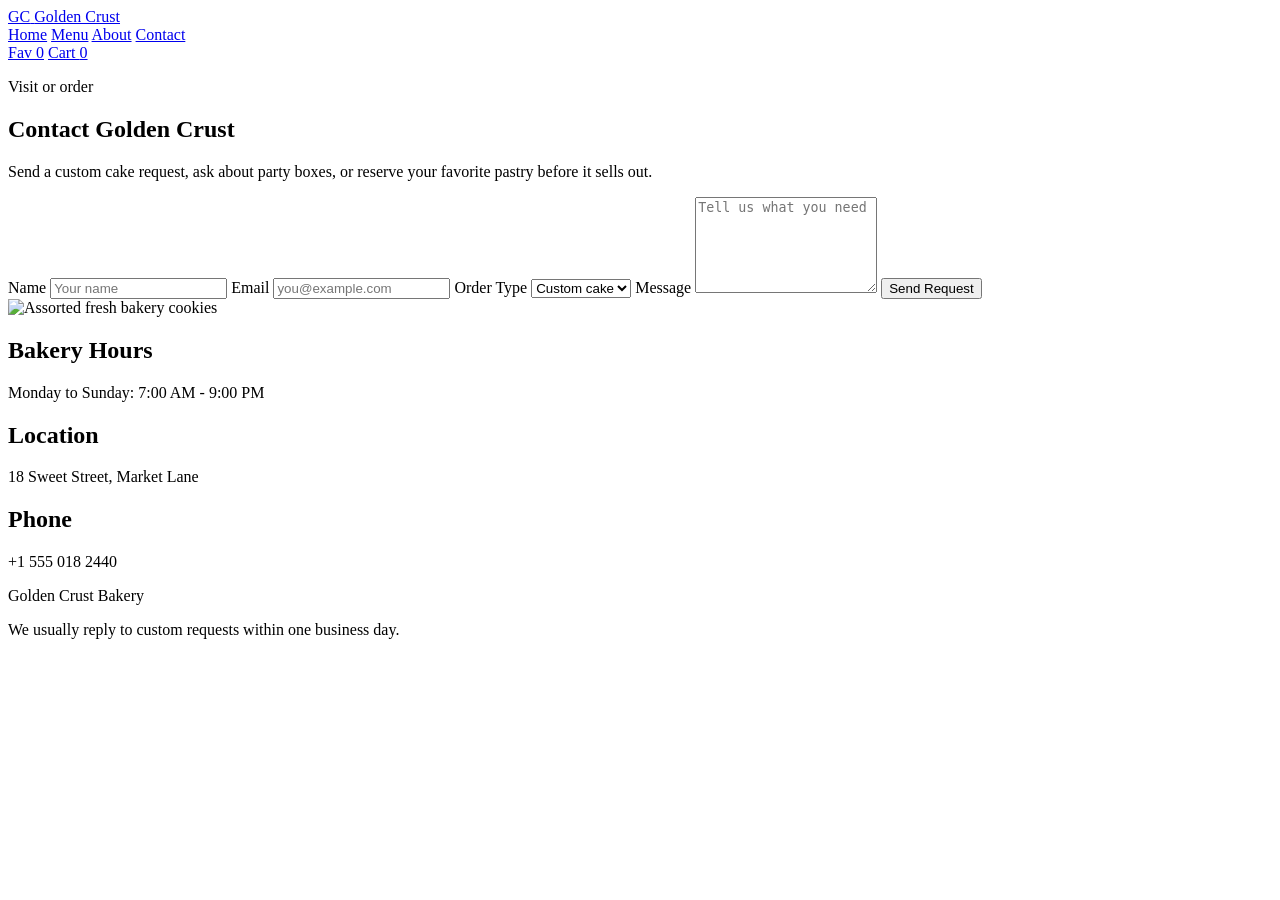
==== contact.html @ b947f780 "Add files via upload" ====
<!DOCTYPE html>
<html lang="en">
<head>
  <meta charset="UTF-8">
  <meta name="viewport" content="width=device-width, initial-scale=1.0">
  <title>Contact | Golden Crust Bakery</title>
  <link rel="stylesheet" href="styles.css">
</head>
<body>
  <header class="site-header">
    <a class="brand" href="index.html">
      <span class="brand-mark">GC</span>
      <span>Golden Crust</span>
    </a>
    <nav class="nav-links" aria-label="Main navigation">
      <a href="index.html">Home</a>
      <a href="menu.html">Menu</a>
      <a href="about.html">About</a>
      <a class="active" href="contact.html">Contact</a>
    </nav>
    <div class="header-actions">
      <a class="status-pill" href="menu.html#favorites">Fav <span data-fav-count>0</span></a>
      <a class="status-pill cart-pill" href="menu.html#cart">Cart <span data-cart-count>0</span></a>
    </div>
  </header>

  <main>
    <section class="page-title">
      <p class="eyebrow">Visit or order</p>
      <h1>Contact Golden Crust</h1>
      <p>Send a custom cake request, ask about party boxes, or reserve your favorite pastry before it sells out.</p>
    </section>

    <section class="contact-grid">
      <form class="contact-form" data-contact-form>
        <label>
          Name
          <input type="text" name="name" placeholder="Your name" required>
        </label>
        <label>
          Email
          <input type="email" name="email" placeholder="you@example.com" required>
        </label>
        <label>
          Order Type
          <select name="type">
            <option>Custom cake</option>
            <option>Party box</option>
            <option>Daily pickup</option>
            <option>Catering</option>
          </select>
        </label>
        <label>
          Message
          <textarea name="message" rows="6" placeholder="Tell us what you need" required></textarea>
        </label>
        <button class="btn primary" type="submit">Send Request</button>
      </form>

      <aside class="visit-card">
        <img src="https://images.unsplash.com/photo-1517433367423-c7e5b0f35086?auto=format&fit=crop&w=900&q=80" alt="Assorted fresh bakery cookies">
        <div>
          <h2>Bakery Hours</h2>
          <p>Monday to Sunday: 7:00 AM - 9:00 PM</p>
          <h2>Location</h2>
          <p>18 Sweet Street, Market Lane</p>
          <h2>Phone</h2>
          <p>+1 555 018 2440</p>
        </div>
      </aside>
    </section>
  </main>

  <footer class="site-footer">
    <p>Golden Crust Bakery</p>
    <p>We usually reply to custom requests within one business day.</p>
  </footer>

  <div class="toast" data-toast role="status" aria-live="polite"></div>
  <script src="script.js"></script>
</body>
</html>
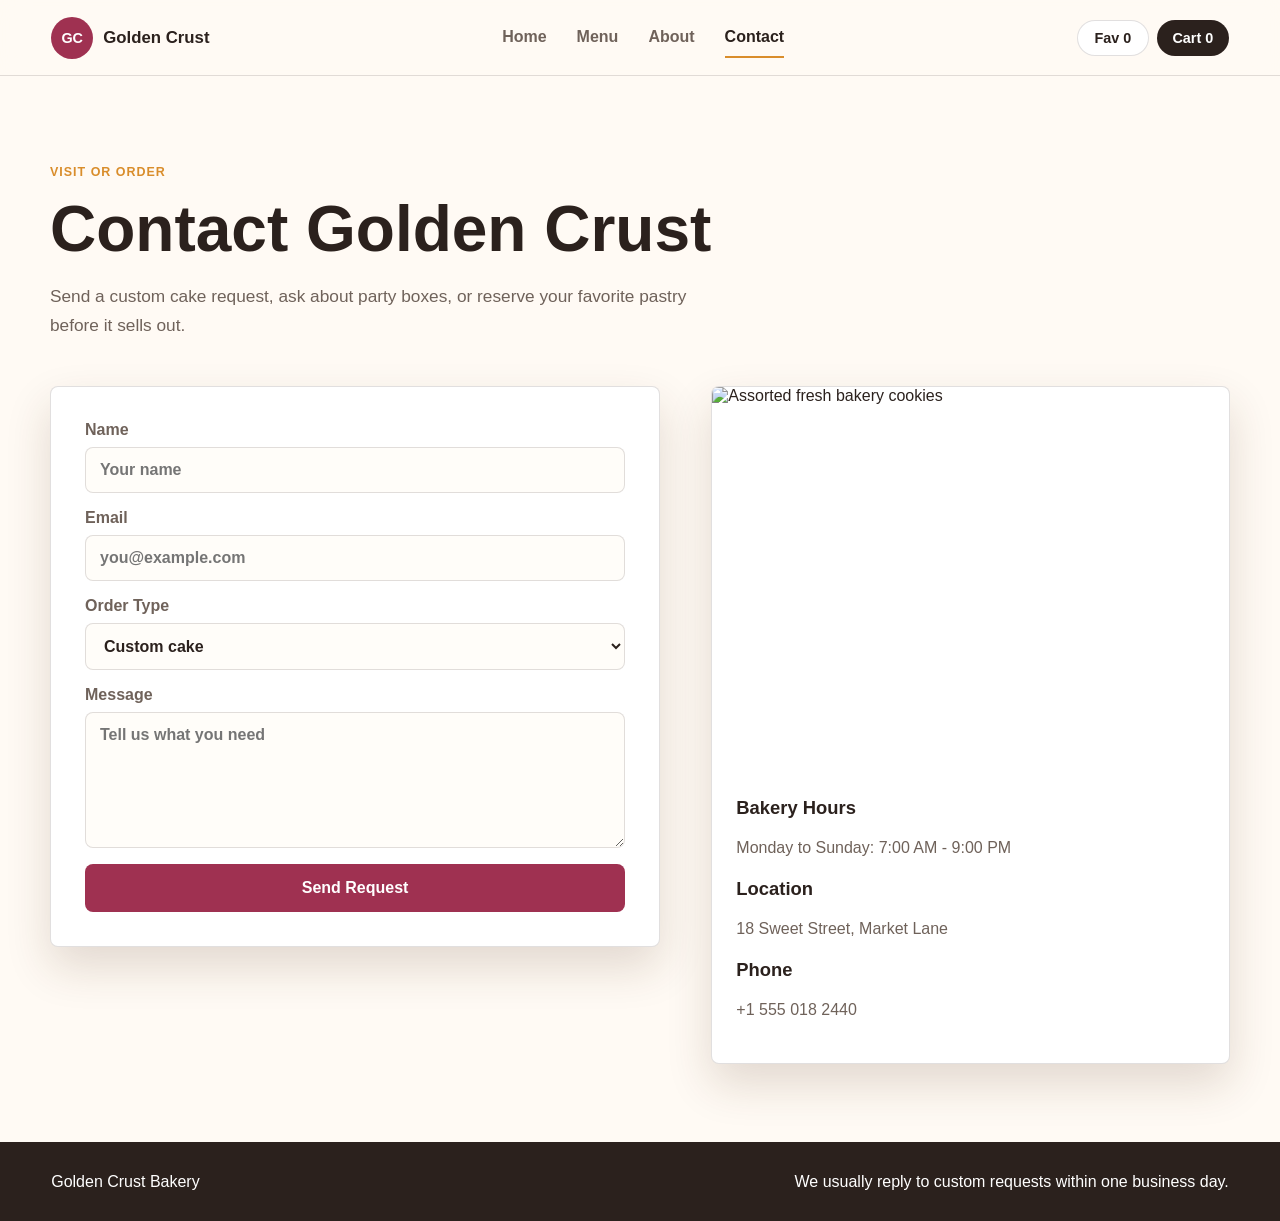
==== commit b0c7609a: "Update contact.html" ====
--- a/contact.html
+++ b/contact.html
@@ -5,6 +5,15 @@
   <meta name="viewport" content="width=device-width, initial-scale=1.0">
   <title>Contact | Golden Crust Bakery</title>
   <link rel="stylesheet" href="styles.css">
+  <!-- Google tag (gtag.js) -->
+<script async src="https://www.googletagmanager.com/gtag/js?id=G-WET0E6SLV4"></script>
+<script>
+  window.dataLayer = window.dataLayer || [];
+  function gtag(){dataLayer.push(arguments);}
+  gtag('js', new Date());
+
+  gtag('config', 'G-WET0E6SLV4');
+</script>
 </head>
 <body>
   <header class="site-header">
--- a/styles.css
+++ b/styles.css
@@ -0,0 +1,677 @@
+:root {
+  --ink: #2b211d;
+  --muted: #6f625a;
+  --paper: #fffaf4;
+  --cream: #f6eadb;
+  --gold: #d98d2b;
+  --berry: #9f3151;
+  --teal: #1d7c7a;
+  --line: rgba(43, 33, 29, 0.14);
+  --shadow: 0 20px 45px rgba(74, 43, 21, 0.16);
+}
+
+* {
+  box-sizing: border-box;
+}
+
+body {
+  margin: 0;
+  font-family: Arial, Helvetica, sans-serif;
+  color: var(--ink);
+  background: var(--paper);
+}
+
+a {
+  color: inherit;
+  text-decoration: none;
+}
+
+img {
+  display: block;
+  max-width: 100%;
+}
+
+.site-header {
+  position: sticky;
+  top: 0;
+  z-index: 20;
+  display: grid;
+  grid-template-columns: auto 1fr auto;
+  gap: 22px;
+  align-items: center;
+  min-height: 76px;
+  padding: 14px clamp(18px, 4vw, 56px);
+  background: rgba(255, 250, 244, 0.92);
+  border-bottom: 1px solid var(--line);
+  backdrop-filter: blur(14px);
+}
+
+.brand,
+.nav-links,
+.header-actions,
+.hero-actions,
+.toolbar,
+.panel-heading,
+.total-row {
+  display: flex;
+  align-items: center;
+}
+
+.brand {
+  gap: 10px;
+  font-size: 1.05rem;
+  font-weight: 800;
+}
+
+.brand-mark {
+  display: grid;
+  place-items: center;
+  width: 42px;
+  height: 42px;
+  border-radius: 50%;
+  color: white;
+  background: var(--berry);
+  font-size: 0.9rem;
+}
+
+.nav-links {
+  justify-content: center;
+  gap: clamp(10px, 3vw, 30px);
+  color: var(--muted);
+  font-weight: 700;
+}
+
+.nav-links a {
+  padding: 10px 0;
+  border-bottom: 2px solid transparent;
+}
+
+.nav-links .active,
+.nav-links a:hover {
+  color: var(--ink);
+  border-color: var(--gold);
+}
+
+.header-actions {
+  gap: 8px;
+  justify-content: flex-end;
+}
+
+.status-pill {
+  min-width: 72px;
+  padding: 9px 12px;
+  border: 1px solid var(--line);
+  border-radius: 999px;
+  background: white;
+  text-align: center;
+  font-size: 0.9rem;
+  font-weight: 800;
+}
+
+.cart-pill {
+  background: var(--ink);
+  color: white;
+}
+
+.hero {
+  position: relative;
+  min-height: calc(100vh - 76px);
+  display: grid;
+  align-items: end;
+  overflow: hidden;
+  background: #211916;
+}
+
+.hero img {
+  position: absolute;
+  inset: 0;
+  width: 100%;
+  height: 100%;
+  object-fit: cover;
+  opacity: 0.82;
+}
+
+.hero::after {
+  content: "";
+  position: absolute;
+  inset: 0;
+  background: linear-gradient(90deg, rgba(25, 18, 15, 0.76), rgba(25, 18, 15, 0.18) 62%, rgba(25, 18, 15, 0.04));
+}
+
+.hero-copy {
+  position: relative;
+  z-index: 1;
+  width: min(680px, calc(100% - 36px));
+  margin: 0 0 clamp(54px, 10vw, 96px) clamp(18px, 6vw, 72px);
+  color: white;
+}
+
+.eyebrow {
+  margin: 0 0 12px;
+  color: var(--gold);
+  font-size: 0.78rem;
+  font-weight: 900;
+  letter-spacing: 0.08em;
+  text-transform: uppercase;
+}
+
+h1,
+h2,
+h3,
+p {
+  overflow-wrap: anywhere;
+}
+
+h1,
+h2,
+h3 {
+  margin: 0;
+  line-height: 1.08;
+}
+
+h1 {
+  font-size: clamp(2.7rem, 7vw, 6.8rem);
+}
+
+h2 {
+  font-size: clamp(1.7rem, 3vw, 3rem);
+}
+
+h3 {
+  font-size: 1.1rem;
+}
+
+p {
+  line-height: 1.7;
+}
+
+.hero-copy p:not(.eyebrow) {
+  max-width: 560px;
+  font-size: 1.16rem;
+}
+
+.hero-actions {
+  gap: 12px;
+  flex-wrap: wrap;
+  margin-top: 28px;
+}
+
+.btn,
+.filter-btn,
+.text-btn {
+  border: 0;
+  cursor: pointer;
+  font: inherit;
+  font-weight: 800;
+}
+
+.btn {
+  display: inline-flex;
+  align-items: center;
+  justify-content: center;
+  min-height: 48px;
+  padding: 0 22px;
+  border-radius: 8px;
+}
+
+.primary {
+  background: var(--berry);
+  color: white;
+}
+
+.secondary {
+  background: white;
+  color: var(--ink);
+}
+
+.full {
+  width: 100%;
+}
+
+.section,
+.shop-layout,
+.contact-grid,
+.process,
+.page-title {
+  width: min(1180px, calc(100% - 36px));
+  margin: 0 auto;
+}
+
+.section {
+  padding: clamp(52px, 8vw, 96px) 0;
+}
+
+.intro-grid,
+.process,
+.split-title,
+.contact-grid,
+.shop-layout {
+  display: grid;
+  gap: clamp(24px, 4vw, 54px);
+}
+
+.intro-grid {
+  grid-template-columns: 0.8fr 1.2fr;
+}
+
+.feature-list {
+  display: grid;
+  grid-template-columns: repeat(3, 1fr);
+  gap: 16px;
+}
+
+.feature-list article,
+.values article,
+.order-panel,
+.contact-form,
+.visit-card {
+  background: white;
+  border: 1px solid var(--line);
+  border-radius: 8px;
+  box-shadow: var(--shadow);
+}
+
+.feature-list article {
+  padding: 24px;
+}
+
+.feature-list span {
+  display: inline-block;
+  margin-bottom: 22px;
+  color: var(--teal);
+  font-weight: 900;
+}
+
+.section-heading {
+  display: flex;
+  justify-content: space-between;
+  align-items: end;
+  gap: 24px;
+  margin-bottom: 24px;
+}
+
+.section-heading a {
+  color: var(--berry);
+  font-weight: 900;
+}
+
+.product-grid {
+  display: grid;
+  grid-template-columns: repeat(3, minmax(0, 1fr));
+  gap: 18px;
+}
+
+.product-card {
+  overflow: hidden;
+  background: white;
+  border: 1px solid var(--line);
+  border-radius: 8px;
+  box-shadow: 0 16px 32px rgba(74, 43, 21, 0.11);
+}
+
+.product-card img {
+  width: 100%;
+  aspect-ratio: 4 / 3;
+  object-fit: cover;
+}
+
+.product-body {
+  padding: 16px;
+}
+
+.product-meta,
+.product-actions {
+  display: flex;
+  gap: 10px;
+  align-items: center;
+  justify-content: space-between;
+}
+
+.product-meta {
+  margin: 10px 0 16px;
+  color: var(--muted);
+  font-size: 0.94rem;
+}
+
+.product-price {
+  color: var(--berry);
+  font-size: 1.15rem;
+  font-weight: 900;
+}
+
+.product-actions button {
+  min-height: 42px;
+  border-radius: 8px;
+}
+
+.fav-btn {
+  width: 46px;
+  background: var(--cream);
+  color: var(--berry);
+  font-size: 1.2rem;
+}
+
+.add-btn {
+  flex: 1;
+  background: var(--ink);
+  color: white;
+}
+
+.banner {
+  width: min(1180px, calc(100% - 36px));
+  margin: 0 auto clamp(52px, 8vw, 96px);
+  display: flex;
+  justify-content: space-between;
+  align-items: center;
+  gap: 24px;
+  padding: clamp(28px, 5vw, 48px);
+  border-radius: 8px;
+  color: white;
+  background: linear-gradient(120deg, var(--teal), #203c55);
+}
+
+.page-title {
+  padding: clamp(42px, 7vw, 86px) 0 28px;
+}
+
+.page-title h1 {
+  max-width: 900px;
+  font-size: clamp(2.4rem, 5vw, 5rem);
+}
+
+.page-title p:not(.eyebrow) {
+  max-width: 680px;
+  color: var(--muted);
+  font-size: 1.08rem;
+}
+
+.shop-layout {
+  grid-template-columns: minmax(0, 1fr) 340px;
+  align-items: start;
+  padding-bottom: 70px;
+}
+
+.toolbar {
+  flex-wrap: wrap;
+  gap: 10px;
+  margin-bottom: 18px;
+}
+
+.filter-btn {
+  min-height: 40px;
+  padding: 0 16px;
+  border: 1px solid var(--line);
+  border-radius: 999px;
+  color: var(--muted);
+  background: white;
+}
+
+.filter-btn.active {
+  color: white;
+  background: var(--teal);
+  border-color: var(--teal);
+}
+
+.order-panel {
+  position: sticky;
+  top: 96px;
+  display: grid;
+  gap: 28px;
+  padding: 20px;
+}
+
+.panel-heading,
+.total-row {
+  justify-content: space-between;
+  gap: 12px;
+}
+
+.panel-heading {
+  margin-bottom: 12px;
+}
+
+.panel-heading h2 {
+  font-size: 1.25rem;
+}
+
+.text-btn {
+  color: var(--berry);
+  background: transparent;
+}
+
+.mini-list {
+  display: grid;
+  gap: 10px;
+  min-height: 34px;
+}
+
+.mini-item {
+  display: grid;
+  grid-template-columns: 1fr auto;
+  gap: 10px;
+  align-items: center;
+  padding: 10px;
+  border-radius: 8px;
+  background: var(--cream);
+}
+
+.mini-item strong {
+  display: block;
+  font-size: 0.95rem;
+}
+
+.mini-item span {
+  color: var(--muted);
+  font-size: 0.88rem;
+}
+
+.mini-item button {
+  width: 34px;
+  height: 34px;
+  border: 0;
+  border-radius: 50%;
+  background: white;
+  color: var(--berry);
+  cursor: pointer;
+  font-weight: 900;
+}
+
+.empty-state {
+  color: var(--muted);
+  font-size: 0.94rem;
+}
+
+.total-row {
+  margin: 18px 0;
+  padding-top: 14px;
+  border-top: 1px solid var(--line);
+}
+
+.split-title {
+  grid-template-columns: 1fr minmax(280px, 440px);
+  align-items: center;
+}
+
+.split-title img,
+.process img,
+.visit-card img {
+  width: 100%;
+  border-radius: 8px;
+  object-fit: cover;
+}
+
+.split-title img {
+  aspect-ratio: 1 / 1;
+}
+
+.values {
+  display: grid;
+  grid-template-columns: repeat(3, 1fr);
+  gap: 18px;
+}
+
+.values article {
+  padding: 28px;
+}
+
+.values p,
+.process p,
+.visit-card p {
+  color: var(--muted);
+}
+
+.process {
+  grid-template-columns: 0.95fr 1.05fr;
+  align-items: center;
+  padding-bottom: 80px;
+}
+
+.process img {
+  aspect-ratio: 5 / 4;
+}
+
+.contact-grid {
+  grid-template-columns: 1fr 0.85fr;
+  align-items: start;
+  padding-bottom: 78px;
+}
+
+.contact-form {
+  display: grid;
+  gap: 16px;
+  padding: clamp(20px, 4vw, 34px);
+}
+
+.contact-form label {
+  display: grid;
+  gap: 8px;
+  color: var(--muted);
+  font-weight: 800;
+}
+
+.contact-form input,
+.contact-form select,
+.contact-form textarea {
+  width: 100%;
+  border: 1px solid var(--line);
+  border-radius: 8px;
+  padding: 13px 14px;
+  color: var(--ink);
+  background: #fffdf9;
+  font: inherit;
+}
+
+.visit-card {
+  overflow: hidden;
+}
+
+.visit-card img {
+  aspect-ratio: 4 / 3;
+  border-radius: 0;
+}
+
+.visit-card div {
+  padding: 24px;
+}
+
+.visit-card h2 {
+  margin-top: 18px;
+  font-size: 1.15rem;
+}
+
+.visit-card h2:first-child {
+  margin-top: 0;
+}
+
+.site-footer {
+  display: flex;
+  justify-content: space-between;
+  gap: 18px;
+  padding: 26px clamp(18px, 4vw, 56px);
+  color: white;
+  background: var(--ink);
+}
+
+.site-footer p {
+  margin: 0;
+}
+
+.toast {
+  position: fixed;
+  right: 18px;
+  bottom: 18px;
+  z-index: 30;
+  max-width: min(360px, calc(100% - 36px));
+  padding: 14px 18px;
+  border-radius: 8px;
+  color: white;
+  background: var(--ink);
+  box-shadow: var(--shadow);
+  opacity: 0;
+  transform: translateY(12px);
+  pointer-events: none;
+  transition: 180ms ease;
+}
+
+.toast.show {
+  opacity: 1;
+  transform: translateY(0);
+}
+
+@media (max-width: 960px) {
+  .site-header {
+    grid-template-columns: 1fr;
+    gap: 12px;
+  }
+
+  .nav-links,
+  .header-actions {
+    justify-content: flex-start;
+    overflow-x: auto;
+  }
+
+  .intro-grid,
+  .shop-layout,
+  .split-title,
+  .process,
+  .contact-grid {
+    grid-template-columns: 1fr;
+  }
+
+  .feature-list,
+  .values,
+  .product-grid {
+    grid-template-columns: repeat(2, minmax(0, 1fr));
+  }
+
+  .order-panel {
+    position: static;
+  }
+}
+
+@media (max-width: 620px) {
+  .hero {
+    min-height: 620px;
+  }
+
+  .hero-copy {
+    margin-left: 18px;
+  }
+
+  .feature-list,
+  .values,
+  .product-grid {
+    grid-template-columns: 1fr;
+  }
+
+  .banner,
+  .section-heading,
+  .site-footer {
+    align-items: flex-start;
+    flex-direction: column;
+  }
+
+  .status-pill {
+    min-width: auto;
+  }
+}
